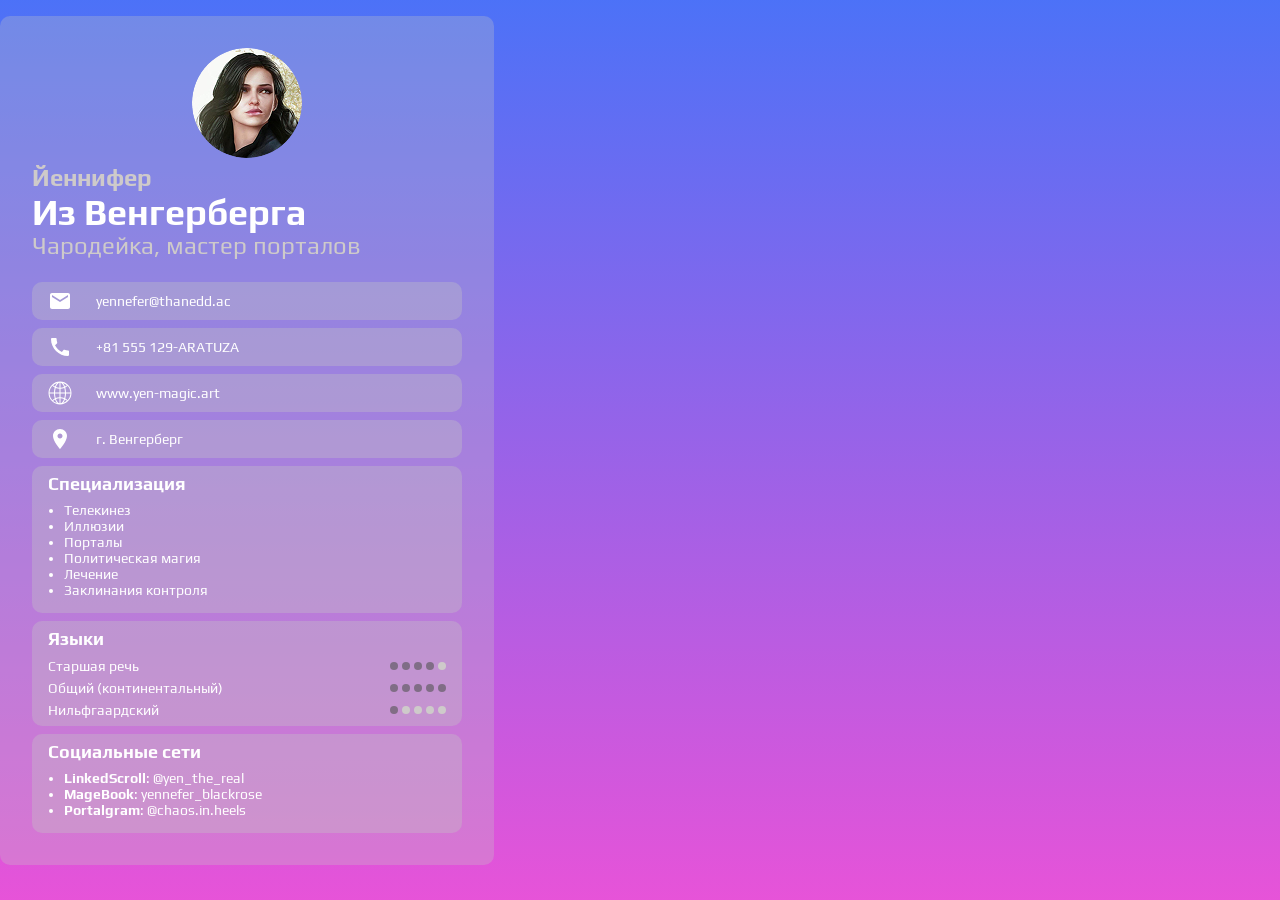
==== visit/index.html @ 7616120a "add sidebar" ====
<!doctype html>
<html lang="ru">
<head>
    <meta charset="UTF-8">
    <meta name="viewport"
          content="width=device-width, user-scalable=no, initial-scale=1.0, maximum-scale=1.0, minimum-scale=1.0">
    <meta http-equiv="X-UA-Compatible" content="ie=edge">
    <title>Визитка</title>

    <link rel="preconnect" href="https://fonts.googleapis.com">
    <link rel="preconnect" href="https://fonts.gstatic.com" crossorigin>
    <link href="https://fonts.googleapis.com/css2?family=Play:wght@400;700&display=swap" rel="stylesheet">

    <link rel="stylesheet" href="style.css">
</head>
<body>
    <div class="container">
        <div class="person">
            <div class="person-photo-container">
                <img src="img/photo.png" alt="photo" class="person-photo">
            </div>

            <div class="person-info">
                <h1 class="person-info__name">
                    Йеннифер
                </h1>
                <h2 class="person-info__from">
                    Из Венгерберга
                </h2>
                <div class="person-info__job">
                    Чародейка, мастер порталов
                </div>
            </div>

            <div class="person-properties-list">
                <div class="person-property person-property--inline">
                    <svg width="24" height="24" viewBox="0 0 24 24" fill="none" xmlns="http://www.w3.org/2000/svg">
                        <g clip-path="url(#clip0_288_75)">
                            <path d="M20 4H4C2.9 4 2.01 4.9 2.01 6L2 18C2 19.1 2.9 20 4 20H20C21.1 20 22 19.1 22 18V6C22 4.9 21.1 4 20 4ZM20 8L12 13L4 8V6L12 11L20 6V8Z" fill="white"/>
                        </g>
                        <defs>
                            <clipPath id="clip0_288_75">
                                <rect width="24" height="24" fill="white"/>
                            </clipPath>
                        </defs>
                    </svg>
                    yennefer@thanedd.ac
                </div>
                <div class="person-property person-property--inline">
                    <svg width="24" height="24" viewBox="0 0 24 24" fill="none" xmlns="http://www.w3.org/2000/svg">
                        <g clip-path="url(#clip0_288_82)">
                            <path d="M20.01 15.38C18.78 15.38 17.59 15.18 16.48 14.82C16.13 14.7 15.74 14.79 15.47 15.06L13.9 17.03C11.07 15.68 8.42 13.13 7.01 10.2L8.96 8.54C9.23 8.26 9.31 7.87 9.2 7.52C8.83 6.41 8.64 5.22 8.64 3.99C8.64 3.45 8.19 3 7.65 3H4.19C3.65 3 3 3.24 3 3.99C3 13.28 10.73 21 20.01 21C20.72 21 21 20.37 21 19.82V16.37C21 15.83 20.55 15.38 20.01 15.38Z" fill="white"/>
                        </g>
                        <defs>
                            <clipPath id="clip0_288_82">
                                <rect width="24" height="24" fill="white"/>
                            </clipPath>
                        </defs>
                    </svg>
                    +81 555 129-ARATUZA
                </div>
                <div class="person-property person-property--inline">
                    <svg width="24" height="24" viewBox="0 0 24 24" fill="none" xmlns="http://www.w3.org/2000/svg">
                        <g clip-path="url(#clip0_288_88)">
                            <path d="M20.1188 3.88125C17.9531 1.71094 15.0656 0.515625 12 0.515625C8.93437 0.515625 6.04688 1.71094 3.88125 3.88125C1.71563 6.05156 0.515625 8.93437 0.515625 12C0.515625 15.0656 1.71094 17.9531 3.88125 20.1188C6.05156 22.2844 8.93437 23.4844 12 23.4844C15.0656 23.4844 17.9531 22.2891 20.1188 20.1188C22.2844 17.9484 23.4844 15.0656 23.4844 12C23.4844 8.93437 22.2891 6.04688 20.1188 3.88125ZM22.4437 11.4844H17.9906C17.9484 9.7125 17.7 8.00625 17.2641 6.49219C18.1125 6.05625 18.9047 5.50781 19.6312 4.86094C21.2719 6.61406 22.3172 8.92969 22.4437 11.4844ZM12.5156 12.5156H16.9641C16.9266 14.1469 16.7016 15.7078 16.3125 17.1047C15.1125 16.6219 13.8328 16.3406 12.5156 16.2797V12.5156ZM18.8906 4.14375C18.2906 4.67344 17.6344 5.12344 16.9406 5.49844C16.7625 5.00156 16.5609 4.53281 16.3359 4.09219C15.8906 3.21094 15.3844 2.48906 14.8266 1.93594C16.35 2.3625 17.7328 3.12656 18.8906 4.14375ZM12.5156 1.70625C13.5891 1.94531 14.6016 2.93437 15.4172 4.54688C15.6375 4.98281 15.8344 5.44687 16.0078 5.93906C14.9062 6.39375 13.7297 6.66094 12.5156 6.72187V1.70625ZM16.3172 6.92813C16.7016 8.31563 16.9219 9.86719 16.9594 11.4891H12.5156V7.75781C13.8375 7.69688 15.1172 7.41094 16.3172 6.92813ZM11.4844 11.4844H7.03594C7.07344 9.8625 7.29375 8.31094 7.67813 6.92344C8.87813 7.41094 10.1625 7.69219 11.4797 7.74844V11.4844H11.4844ZM11.4891 1.70625V6.72187C10.275 6.66094 9.09375 6.39375 7.99688 5.93906C8.17031 5.44687 8.36719 4.98281 8.5875 4.54688C9.40312 2.93437 10.4156 1.94531 11.4891 1.70625ZM9.17813 1.93594C8.62031 2.48906 8.11406 3.21563 7.66875 4.09219C7.44844 4.53281 7.24687 5.00156 7.06406 5.49844C6.37031 5.12344 5.71875 4.67344 5.11406 4.14375C6.27187 3.12656 7.65469 2.3625 9.17813 1.93594ZM4.37344 4.86094C5.1 5.50781 5.89219 6.05156 6.74063 6.49219C6.30469 8.01094 6.05156 9.7125 6.01406 11.4844H1.56094C1.6875 8.92969 2.73281 6.61406 4.37344 4.86094ZM1.56094 12.5156H6.01406C6.05625 14.3016 6.30937 16.0125 6.75 17.5359C5.90625 17.9719 5.11406 18.5109 4.39219 19.1578C2.7375 17.4 1.6875 15.0797 1.56094 12.5156ZM5.13281 19.875C5.73281 19.35 6.38437 18.9 7.07344 18.5297C7.25156 19.0125 7.44844 19.4766 7.66875 19.9078C8.11406 20.7891 8.62031 21.5109 9.17813 22.0687C7.66406 21.6422 6.28594 20.8828 5.13281 19.875ZM11.4891 22.2938C10.4156 22.0547 9.40312 21.0656 8.5875 19.4531C8.37187 19.0266 8.17969 18.5719 8.00625 18.0891C9.10313 17.6344 10.2797 17.3672 11.4891 17.3109V22.2938ZM7.69219 17.1047C7.30313 15.7078 7.07812 14.1469 7.04062 12.5156H11.4891V16.2797C10.1719 16.3359 8.89219 16.6172 7.69219 17.1047ZM12.5203 22.2938V17.3109C13.7297 17.3719 14.9062 17.6344 16.0031 18.0891C15.8297 18.5719 15.6375 19.0266 15.4219 19.4531C14.6062 21.0656 13.5938 22.0547 12.5203 22.2938ZM14.8312 22.0641C15.3891 21.5109 15.8953 20.7844 16.3406 19.9031C16.5609 19.4719 16.7578 19.0078 16.9359 18.525C17.625 18.8953 18.2766 19.3453 18.8766 19.8703C17.7234 20.8828 16.3453 21.6422 14.8312 22.0641ZM19.6219 19.1578C18.9 18.5156 18.1078 17.9719 17.2641 17.5359C17.7047 16.0125 17.9578 14.2969 18 12.5156H22.4531C22.3219 15.0797 21.2719 17.4 19.6219 19.1578Z" fill="white"/>
                        </g>
                        <defs>
                            <clipPath id="clip0_288_88">
                                <rect width="24" height="24" fill="white"/>
                            </clipPath>
                        </defs>
                    </svg>
                    www.yen-magic.art
                </div>
                <div class="person-property person-property--inline">
                    <svg width="24" height="24" viewBox="0 0 24 24" fill="none" xmlns="http://www.w3.org/2000/svg">
                        <g clip-path="url(#clip0_288_94)">
                            <path d="M12 2C8.13 2 5 5.13 5 9C5 14.25 12 22 12 22C12 22 19 14.25 19 9C19 5.13 15.87 2 12 2ZM12 11.5C10.62 11.5 9.5 10.38 9.5 9C9.5 7.62 10.62 6.5 12 6.5C13.38 6.5 14.5 7.62 14.5 9C14.5 10.38 13.38 11.5 12 11.5Z" fill="white"/>
                        </g>
                        <defs>
                            <clipPath id="clip0_288_94">
                                <rect width="24" height="24" fill="white"/>
                            </clipPath>
                        </defs>
                    </svg>
                    г. Венгерберг
                </div>

                <div class="person-property">
                    <div class="person-property__title">
                        Специализация
                    </div>
                    <ul>
                        <li>Телекинез</li>
                        <li>Иллюзии</li>
                        <li>Порталы</li>
                        <li>Политическая магия</li>
                        <li>Лечение</li>
                        <li>Заклинания контроля</li>
                    </ul>
                </div>
                <div class="person-property">
                    <div class="person-property__title">
                        Языки
                    </div>
                    <div class="person-lang-list">
                        <div class="person-lang">
                            Старшая речь
                            <div class="person-rating">
                                <div class="person-rating-point person-rating-point--active"></div>
                                <div class="person-rating-point person-rating-point--active"></div>
                                <div class="person-rating-point person-rating-point--active"></div>
                                <div class="person-rating-point person-rating-point--active"></div>
                                <div class="person-rating-point"></div>
                            </div>
                        </div>
                        <div class="person-lang">
                            Общий (континентальный)
                            <div class="person-rating">
                                <div class="person-rating-point person-rating-point--active"></div>
                                <div class="person-rating-point person-rating-point--active"></div>
                                <div class="person-rating-point person-rating-point--active"></div>
                                <div class="person-rating-point person-rating-point--active"></div>
                                <div class="person-rating-point person-rating-point--active"></div>
                            </div>
                        </div>
                        <div class="person-lang">
                            Нильфгаардский
                            <div class="person-rating">
                                <div class="person-rating-point person-rating-point--active"></div>
                                <div class="person-rating-point"></div>
                                <div class="person-rating-point"></div>
                                <div class="person-rating-point"></div>
                                <div class="person-rating-point"></div>
                            </div>
                        </div>
                    </div>
                </div>
                <div class="person-property">
                    <div class="person-property__title">
                        Социальные сети
                    </div>

                    <ul>
                        <li><b>LinkedScroll</b>: @yen_the_real</li>
                        <li><b>MageBook</b>: yennefer_blackrose</li>
                        <li><b>Portalgram</b>: @chaos.in.heels</li>
                    </ul>
                </div>
            </div>
        </div>

        <div class="content">

        </div>
    </div>
</body>
</html>
---- visit/style.css ----
:root {
    --light-gray: #CECACA;
    --dark-gray: #54545499;
}

html, body {
    margin: 0;
    padding: 0;
    min-height: 100%;
}

body {
    font-family: "Play", sans-serif;
    font-weight: 400;
    font-size: 14px;
    font-style: normal;
    background: linear-gradient(#0338F4B5, #E025CEC9) no-repeat;
}
ul {
    margin: 8px 0;
    padding-left: 16px;
}

.container {
    max-width: 1300px;
    min-width: 1000px;
    margin: 16px auto;
}

.person {
    background-color: #C4C4C44D;
    border-radius: 10px;
    padding: 32px;
    width: 36%;
    max-width: 430px;
    min-width: 350px;
}
    .person-photo-container {
        display: flex;
        justify-content: center;
    }
        .person-photo {
            border-radius: 50%;
        }
    .person-info {
        margin-top: 8px;
        display: flex;
        flex-direction: column;
        gap: 4px;
        line-height: 1;
    }
        .person-info__name {
            color: var(--light-gray);
            font-size: 24px;
            margin: 0;
        }
        .person-info__from {
            color: #FFFFFF;
            font-size: 36px;
            margin: 0;
        }
        .person-info__job {
            color: var(--light-gray);
            font-size: 24px;
        }
    .person-properties-list {
        margin-top: 24px;
        display: flex;
        flex-direction: column;
        gap: 8px;
        color: #fff;
    }
        .person-property {
            background-color: #C4C4C459;
            border-radius: 10px;
            padding: 7px 16px;
        }
            .person-property--inline {
                display: flex;
                align-items: center;
                gap: 24px;
            }
            .person-property__title {
                font-size: 18px;
                font-weight: 700;
                margin-bottom: 8px;
            }
    .person-lang-list {
        display: flex;
        flex-direction: column;
        gap: 4px;
        line-height: 18px;
    }
    .person-lang {
        display: flex;
        align-items: center;
        justify-content: space-between;
    }
    .person-rating {
        display: flex;
        gap: 4px;
    }
        .person-rating-point {
            background-color: var(--light-gray);
            width: 8px;
            height: 8px;
            border-radius: 50%;
        }
        .person-rating-point--active {
            background-color: var(--dark-gray);
        }
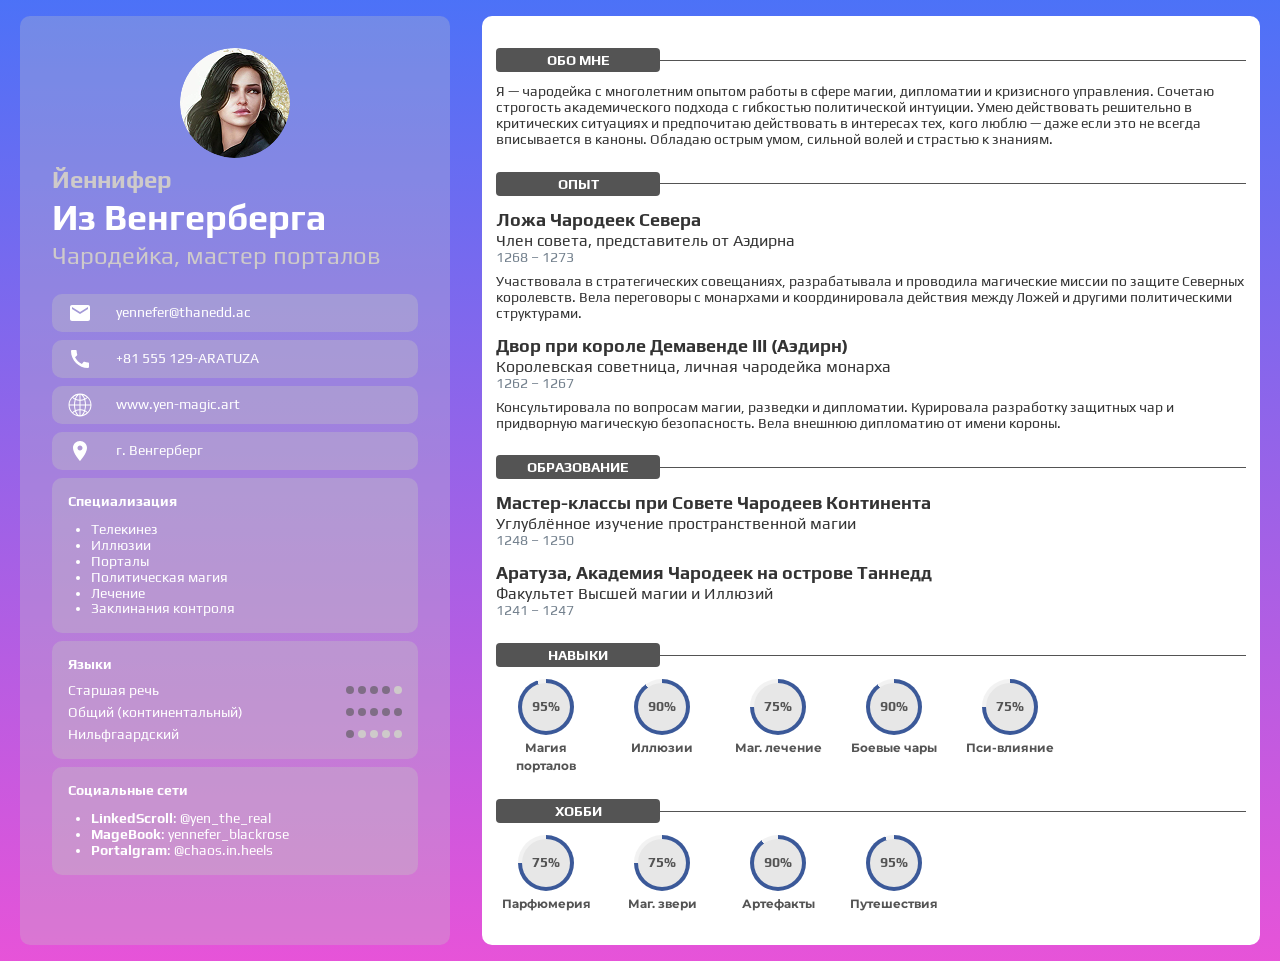
==== commit e638b8f3: "add main container" ====
--- a/visit/index.html
+++ b/visit/index.html
@@ -10,12 +10,13 @@
     <link rel="preconnect" href="https://fonts.googleapis.com">
     <link rel="preconnect" href="https://fonts.gstatic.com" crossorigin>
     <link href="https://fonts.googleapis.com/css2?family=Play:wght@400;700&display=swap" rel="stylesheet">
+    <link href="https://fonts.googleapis.com/css2?family=Montserrat:ital,wght@0,100..900;1,100..900&family=Play:wght@400;700&display=swap" rel="stylesheet">
 
     <link rel="stylesheet" href="style.css">
 </head>
 <body>
     <div class="container">
-        <div class="person">
+        <aside class="person">
             <div class="person-photo-container">
                 <img src="img/photo.png" alt="photo" class="person-photo">
             </div>
@@ -148,11 +149,108 @@
                     </ul>
                 </div>
             </div>
-        </div>
-
-        <div class="content">
-
-        </div>
+        </aside>
+
+        <main class="main-content">
+            <section>
+                <h3 class="section-title">
+                    <span class="section-title__content">ОБО МНЕ</span>
+                </h3>
+                Я — чародейка с многолетним опытом работы в сфере магии, дипломатии и кризисного управления. Сочетаю строгость академического подхода с гибкостью политической интуиции.
+                Умею действовать решительно в критических ситуациях и предпочитаю действовать в интересах тех, кого люблю — даже если это не всегда вписывается в каноны.
+                Обладаю острым умом, сильной волей и страстью к знаниям.
+            </section>
+            <section>
+                <h3 class="section-title">
+                    <span class="section-title__content">ОПЫТ</span>
+                </h3>
+                <div class="short-info">
+                    <div class="short-info__title">Ложа Чародеек Севера</div>
+                    <div class="short-info__subtitle">Член совета, представитель от Аэдирна</div>
+                    <div class="short-info__years">1268 – 1273</div>
+                    <div class="short-info__description">
+                        Участвовала в стратегических совещаниях, разрабатывала и проводила магические миссии по защите Северных королевств.
+                        Вела переговоры с монархами и координировала действия между Ложей и другими политическими структурами.
+                    </div>
+                </div>
+                <div class="short-info">
+                    <div class="short-info__title">Двор при короле Демавенде III (Аэдирн)</div>
+                    <div class="short-info__subtitle">Королевская советница, личная чародейка монарха +</div>
+                    <div class="short-info__years">1262 – 1267</div>
+                    <div class="short-info__description">
+                        Консультировала по вопросам магии, разведки и дипломатии.
+                        Курировала разработку защитных чар и придворную магическую безопасность.
+                        Вела внешнюю дипломатию от имени короны.
+                    </div>
+                </div>
+            </section>
+            <section>
+                <h3 class="section-title">
+                    <span class="section-title__content">ОБРАЗОВАНИЕ</span>
+                </h3>
+                <div class="short-info">
+                    <div class="short-info__title">Мастер-классы при Совете Чародеев Континента</div>
+                    <div class="short-info__subtitle">Углублённое изучение пространственной магии</div>
+                    <div class="short-info__years">1248 – 1250</div>
+                </div>
+                <div class="short-info">
+                    <div class="short-info__title">Аратуза, Академия Чародеек на острове Таннедд</div>
+                    <div class="short-info__subtitle">Факультет Высшей магии и Иллюзий</div>
+                    <div class="short-info__years">1241 – 1247</div>
+                </div>
+            </section>
+            <section>
+                <h3 class="section-title">
+                    <span class="section-title__content">НАВЫКИ</span>
+                </h3>
+                <div class="radial-info-list">
+                    <div class="radial-info">
+                        <div class="radial-info__box" style="--p:95">95%</div>
+                        <div class="radial-info__title">Магия порталов</div>
+                    </div>
+                    <div class="radial-info">
+                        <div class="radial-info__box" style="--p:90">90%</div>
+                        <div class="radial-info__title">Иллюзии</div>
+                    </div>
+                    <div class="radial-info">
+                        <div class="radial-info__box" style="--p:75">75%</div>
+                        <div class="radial-info__title">Маг. лечение</div>
+                    </div>
+                    <div class="radial-info">
+                        <div class="radial-info__box" style="--p:90">90%</div>
+                        <div class="radial-info__title">Боевые чары</div>
+                    </div>
+                    <div class="radial-info">
+                        <div class="radial-info__box" style="--p:75">75%</div>
+                        <div class="radial-info__title">Пси-влияние</div>
+                    </div>
+                </div>
+            </section>
+            <section>
+                <h3 class="section-title">
+                    <span class="section-title__content">ХОББИ</span>
+                </h3>
+                <div class="radial-info-list">
+                    <div class="radial-info">
+                        <div class="radial-info__box" style="--p:75">75%</div>
+                        <div class="radial-info__title">Парфюмерия</div>
+                    </div>
+                    <div class="radial-info">
+                        <div class="radial-info__box" style="--p:75">75%</div>
+                        <div class="radial-info__title">Маг. звери</div>
+                    </div>
+                    <div class="radial-info">
+                        <div class="radial-info__box" style="--p:90">90%</div>
+                        <div class="radial-info__title">Артефакты</div>
+                    </div>
+                    <div class="radial-info">
+                        <div class="radial-info__box" style="--p:95">95%</div>
+                        <div class="radial-info__title">Путешествия</div>
+                    </div>
+                </div>
+            </section>
+        </main>
     </div>
 </body>
 </html>
--- a/visit/style.css
+++ b/visit/style.css
@@ -1,6 +1,12 @@
 :root {
-    --light-gray: #CECACA;
-    --dark-gray: #54545499;
+    --gray-light: #E7E7E7;
+    --gray: #CECACA;
+    --gray-semi-dark: #545454;
+    --gray-gark: #343434;
+    --dark-gray-rgb: 84, 84, 84;
+    --gray-smoke: #73808D;
+
+    --text-color: #000000CC;
 }
 
 html, body {
@@ -9,29 +15,37 @@
     min-height: 100%;
 }
 
+* {
+    box-sizing: border-box;
+}
+
 body {
     font-family: "Play", sans-serif;
     font-weight: 400;
     font-size: 14px;
+    line-height: 1.14;
     font-style: normal;
     background: linear-gradient(#0338F4B5, #E025CEC9) no-repeat;
 }
 ul {
-    margin: 8px 0;
-    padding-left: 16px;
+    margin: 12px 0 0;
+    padding-left: 23px;
 }
 
 .container {
-    max-width: 1300px;
-    min-width: 1000px;
+    max-width: 1340px;
+    min-width: 1040px;
     margin: 16px auto;
+    padding: 0 20px;
+    display: flex;
+    gap: 32px;
 }
 
 .person {
     background-color: #C4C4C44D;
     border-radius: 10px;
     padding: 32px;
-    width: 36%;
+    width: 35%;
     max-width: 430px;
     min-width: 350px;
 }
@@ -47,10 +61,9 @@
         display: flex;
         flex-direction: column;
         gap: 4px;
-        line-height: 1;
     }
         .person-info__name {
-            color: var(--light-gray);
+            color: var(--gray);
             font-size: 24px;
             margin: 0;
         }
@@ -60,7 +73,7 @@
             margin: 0;
         }
         .person-info__job {
-            color: var(--light-gray);
+            color: var(--gray);
             font-size: 24px;
         }
     .person-properties-list {
@@ -73,15 +86,16 @@
         .person-property {
             background-color: #C4C4C459;
             border-radius: 10px;
-            padding: 7px 16px;
+            padding: 16px;
         }
             .person-property--inline {
                 display: flex;
                 align-items: center;
                 gap: 24px;
+                padding: 7px 16px;
             }
             .person-property__title {
-                font-size: 18px;
+                font-size: 14px;
                 font-weight: 700;
                 margin-bottom: 8px;
             }
@@ -101,11 +115,108 @@
         gap: 4px;
     }
         .person-rating-point {
-            background-color: var(--light-gray);
+            background-color: var(--gray);
             width: 8px;
             height: 8px;
             border-radius: 50%;
         }
         .person-rating-point--active {
-            background-color: var(--dark-gray);
+            background-color: rgba(var(--dark-gray-rgb), 0.6);
+        }
+
+.main-content {
+    background-color: #fff;
+    border-radius: 10px;
+    padding: 32px 14px;
+    flex: 1;
+    display: flex;
+    flex-direction: column;
+    gap: 24px;
+    color: var(--text-color);
+}
+    .section-title {
+        margin: 0 0 12px;
+        position: relative;
+        display: flex;
+        align-items: center;
+    }
+        .section-title__content {
+            font-weight: 700;
+            font-size: 14px;
+            line-height: 18px;
+            min-width: 164px;
+            width: fit-content;
+            text-transform: uppercase;
+            color: #fff;
+            background-color: var(--gray-semi-dark);
+            border-radius: 4px;
+            text-align: center;
+            padding: 3px 20px;
+        }
+        .section-title:after {
+            content: '';
+            background-color: var(--gray-semi-dark);
+            height: 1px;
+            flex: 1;
+        }
+    .short-info + .short-info {
+        margin-top: 12px;
+    }
+        .short-info__title {
+            font-size: 18px;
+            font-weight: 700;
+            line-height: 24px;
+        }
+        .short-info__subtitle {
+            color: var(--gray-gark);
+            font-size: 16px;
+            line-height: 18px;
+        }
+        .short-info__years {
+            color: var(--gray-smoke);
+        }
+        .short-info__description {
+            margin-top: 8px;
+        }
+    .radial-info-list {
+        display: flex;
+        gap: 16px;
+    }
+        .radial-info {
+            display: flex;
+            flex-direction: column;
+            align-items: center;
+            gap: 4px;
+            width: 100px;
+        }
+        .radial-info__box {
+            --p:attr(data-value);
+            --v:calc( ((18/5) * var(--p) - 90)*1deg);
+
+            width: 56px;
+            height: 56px;
+            border-radius: 50%;
+            padding: 4px;
+            background:
+                    linear-gradient(var(--gray-light),var(--gray-light)) content-box,
+                    linear-gradient(var(--v), #fff     50%,transparent 0) 0/min(100%,(50 - var(--p))*100%),
+                    linear-gradient(var(--v), transparent 50%,#3B5999        0) 0/min(100%,(var(--p) - 50)*100%),
+                    linear-gradient(to right, #f2f2f2 50%,#3B5999 0);
+
+            color: var(--gray-semi-dark);
+            font-size: 14px;
+            font-weight: 700;
+
+            display: flex;
+            align-items: center;
+            justify-content: center;
+        }
+        .radial-info__title {
+            font-size: 12px;
+            font-weight: 700;
+            line-height: 18px;
+            color: var(--gray-semi-dark);
+            text-align: center;
+            font-family: "Montserrat", sans-serif;
+
         }
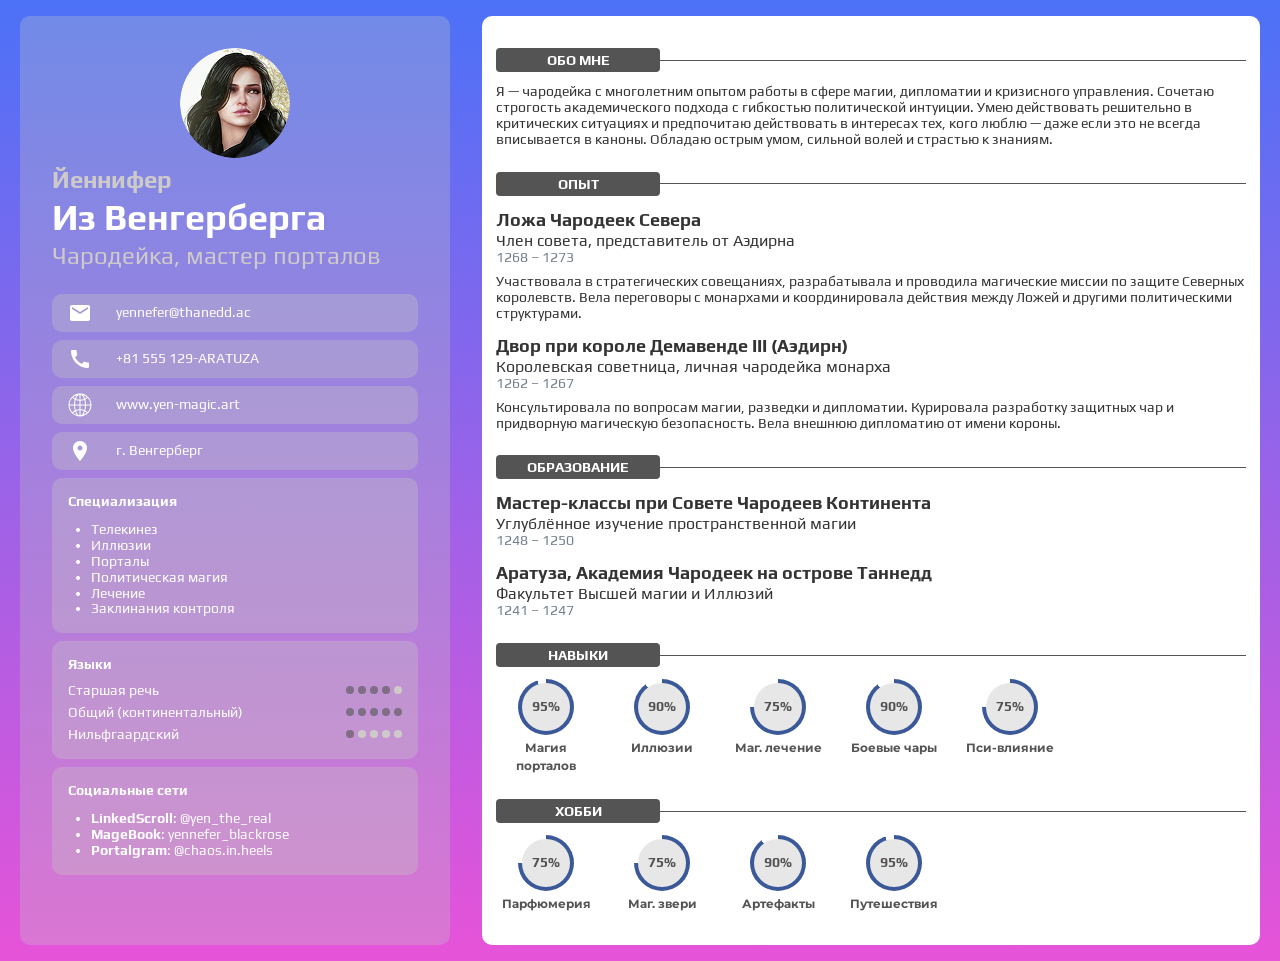
==== commit 1208536f: "visit: fix font" ====
--- a/visit/index.html
+++ b/visit/index.html
@@ -9,7 +9,6 @@
 
     <link rel="preconnect" href="https://fonts.googleapis.com">
     <link rel="preconnect" href="https://fonts.gstatic.com" crossorigin>
-    <link href="https://fonts.googleapis.com/css2?family=Play:wght@400;700&display=swap" rel="stylesheet">
     <link href="https://fonts.googleapis.com/css2?family=Montserrat:ital,wght@0,100..900;1,100..900&family=Play:wght@400;700&display=swap" rel="stylesheet">
 
     <link rel="stylesheet" href="style.css">
@@ -45,7 +44,7 @@
                             </clipPath>
                         </defs>
                     </svg>
-                    yennefer@thanedd.ac
+                    <a href="mailto:yennefer@thanedd.ac" target="_blank">yennefer@thanedd.ac</a>
                 </div>
                 <div class="person-property person-property--inline">
                     <svg width="24" height="24" viewBox="0 0 24 24" fill="none" xmlns="http://www.w3.org/2000/svg">
@@ -71,7 +70,7 @@
                             </clipPath>
                         </defs>
                     </svg>
-                    www.yen-magic.art
+                    <a href="http://yen-magic.art" target="_blank">www.yen-magic.art</a>
                 </div>
                 <div class="person-property person-property--inline">
                     <svg width="24" height="24" viewBox="0 0 24 24" fill="none" xmlns="http://www.w3.org/2000/svg">
--- a/visit/style.css
+++ b/visit/style.css
@@ -99,6 +99,13 @@
                 font-weight: 700;
                 margin-bottom: 8px;
             }
+            .person-property a {
+                color: #fff;
+                text-decoration: none;
+            }
+                .person-property a:hover {
+                    text-decoration: underline;
+                }
     .person-lang-list {
         display: flex;
         flex-direction: column;
@@ -201,7 +208,7 @@
                     linear-gradient(var(--gray-light),var(--gray-light)) content-box,
                     linear-gradient(var(--v), #fff     50%,transparent 0) 0/min(100%,(50 - var(--p))*100%),
                     linear-gradient(var(--v), transparent 50%,#3B5999        0) 0/min(100%,(var(--p) - 50)*100%),
-                    linear-gradient(to right, #f2f2f2 50%,#3B5999 0);
+                    linear-gradient(to right, #fff 50%,#3B5999 0);
 
             color: var(--gray-semi-dark);
             font-size: 14px;
